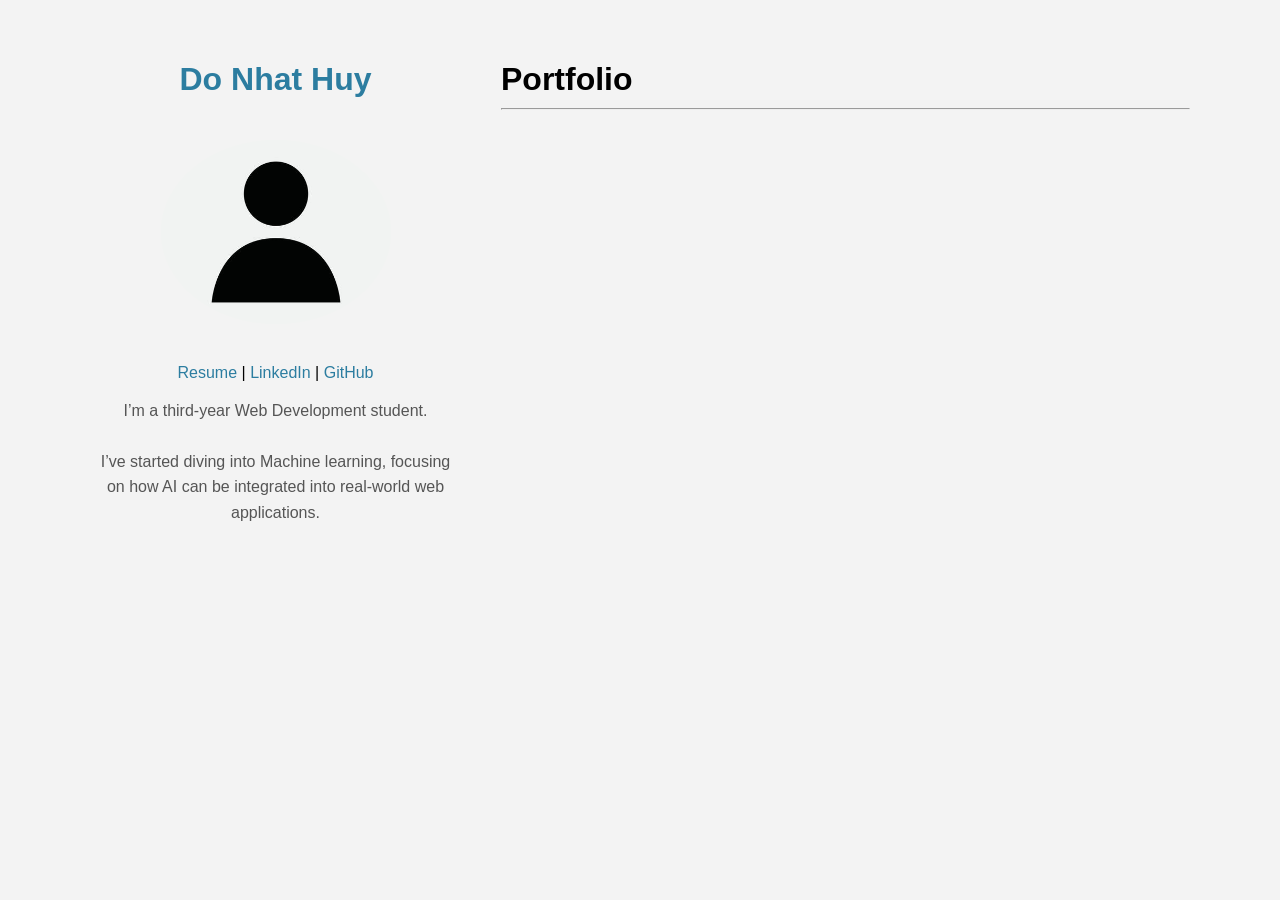
==== portfolio/index.html @ 7f55f93a "add Portfolio" ====
<!DOCTYPE html>
<html>

<head>
<meta charset="UTF-8">
<title>Portfolio | Do Nhat Huy</title>
<link rel="stylesheet" href="style.css">
</head>

<body>

<div class="container">

<!-- LEFT COLUMN -->

<div class="left">

<h1 class="name">Do Nhat Huy</h1>

<img src="../images/avatar.jpg" class="avatar">

<p class="links">
<a href="#">Resume</a> |
<a href="#">LinkedIn</a> |
<a href="https://github.com/yourusername">GitHub</a>
</p>

<p class="bio">
I’m a third-year Web Development student.
<br><br>I’ve started diving into Machine learning, focusing on how AI can be integrated into real-world web applications.
</p>

</div>

<!-- RIGHT COLUMN -->

<div class="right">

<h1>Portfolio</h1>

<hr>

<!-- <h2>Backend Projects</h2> -->

<!-- <p>
<b>REST API with Authentication</b><br>
Node.js + Express + JWT authentication system.
</p>

<a class="button" href="https://github.com/yourusername/api-project">
View on GitHub
</a> -->

</div>

</div>

</body>
</html>
---- portfolio/style.css ----
body{
font-family: Arial, Helvetica, sans-serif;
background:#f3f3f3;
margin:0;
}

.container{
display:flex;
max-width:1100px;
margin:auto;
padding:40px;
}

/* LEFT SIDE */

.left{
width:35%;
text-align:center;
padding-right:40px;
}

.name{
color:#2c7da0;
}

.avatar{
width:230px;
border-radius:50%;
margin:20px 0;
}

.links a{
text-decoration:none;
color:#2c7da0;
font-weight:500;
}

.bio{
color:#555;
line-height:1.6;
}

/* RIGHT SIDE */

.right{
width:65%;
}

.right h1{
margin-bottom:10px;
}

.right h2{
margin-top:30px;
}

.button{
display:inline-block;
background:#2c7da0;
color:white;
padding:6px 12px;
border-radius:5px;
text-decoration:none;
font-size:14px;
}

.button:hover{
background:#1e5d78;
}
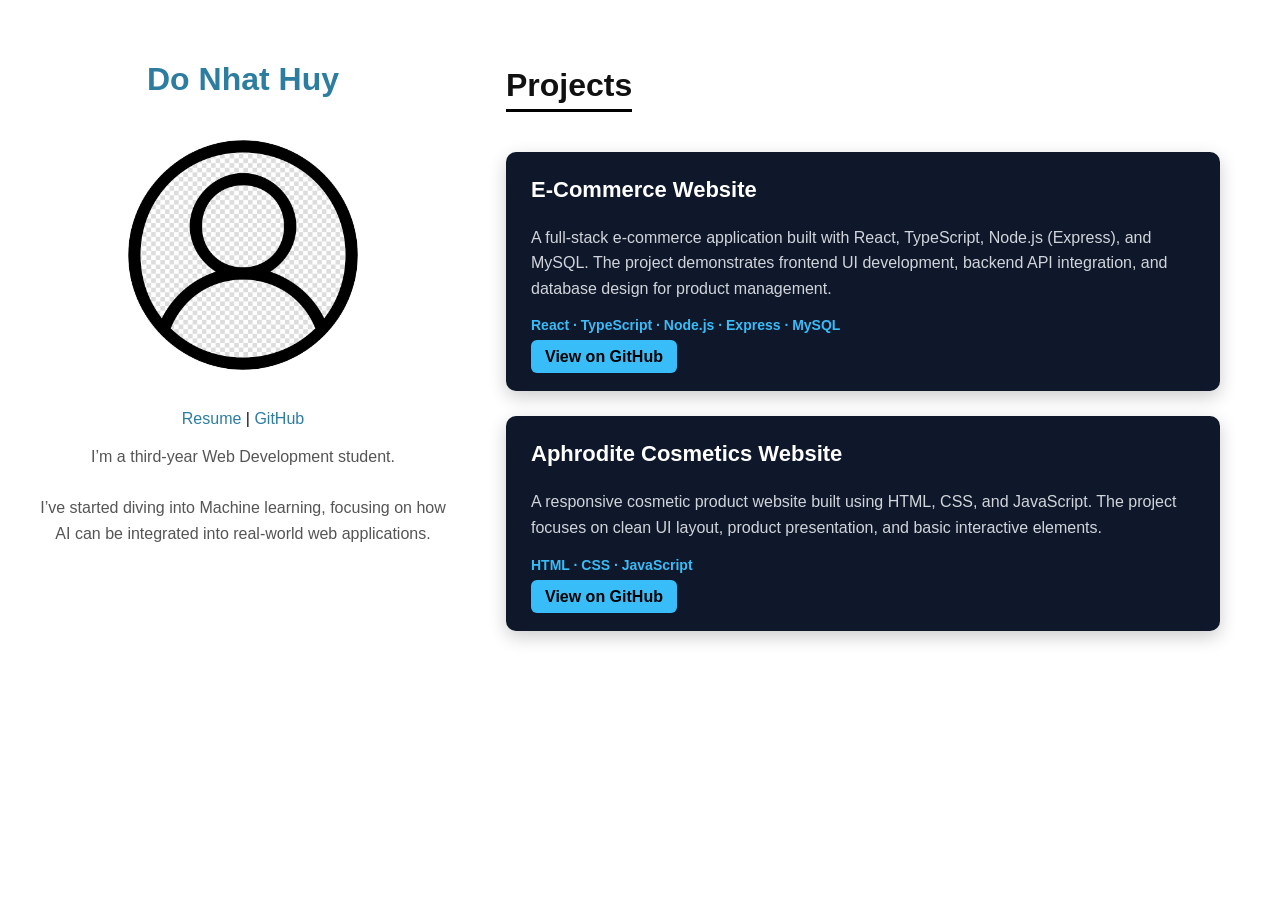
==== commit 6693e6ec: "add projects" ====
--- a/portfolio/index.html
+++ b/portfolio/index.html
@@ -2,58 +2,90 @@
 <html>
 
 <head>
-<meta charset="UTF-8">
-<title>Portfolio | Do Nhat Huy</title>
-<link rel="stylesheet" href="style.css">
+    <meta charset="UTF-8">
+    <title>Portfolio | Do Nhat Huy</title>
+    <link rel="stylesheet" href="style.css">
 </head>
 
 <body>
+    <div class="container">
 
-<div class="container">
+        <!-- LEFT COLUMN -->
 
-<!-- LEFT COLUMN -->
+        <div class="left">
 
-<div class="left">
+            <h1 class="name">Do Nhat Huy</h1>
 
-<h1 class="name">Do Nhat Huy</h1>
+            <img src="../images/avatar.png" class="avatar">
 
-<img src="../images/avatar.jpg" class="avatar">
+            <p class="links">
+                <a href="/resume">Resume</a> |
+                <!-- <a href="#">LinkedIn</a> | -->
+                <a href="https://github.com/NhatHuy-gitctrl">GitHub</a>
+            </p>
 
-<p class="links">
-<a href="#">Resume</a> |
-<a href="#">LinkedIn</a> |
-<a href="https://github.com/yourusername">GitHub</a>
-</p>
+            <p class="bio">
+                I’m a third-year Web Development student.
+                <br><br>I’ve started diving into Machine learning, focusing on how AI can be integrated into real-world
+                web applications.
+            </p>
 
-<p class="bio">
-I’m a third-year Web Development student.
-<br><br>I’ve started diving into Machine learning, focusing on how AI can be integrated into real-world web applications.
-</p>
+        </div>
 
-</div>
+        <!-- RIGHT COLUMN -->
 
-<!-- RIGHT COLUMN -->
+        <div class="right">
+            <section class="projects">
 
-<div class="right">
+                <h2>Projects</h2>
 
-<h1>Portfolio</h1>
+                <div class="project-card">
 
-<hr>
+                    <h3>E-Commerce Website</h3>
 
-<!-- <h2>Backend Projects</h2> -->
+                    <p>
+                        A full-stack e-commerce application built with React, TypeScript,
+                        Node.js (Express), and MySQL. The project demonstrates frontend
+                        UI development, backend API integration, and database design
+                        for product management.
+                    </p>
 
-<!-- <p>
-<b>REST API with Authentication</b><br>
-Node.js + Express + JWT authentication system.
-</p>
+                    <div class="tech">
+                        React · TypeScript · Node.js · Express · MySQL
+                    </div>
 
-<a class="button" href="https://github.com/yourusername/api-project">
-View on GitHub
-</a> -->
+                    <a href="https://github.com/HoL0ngg/b-s-n-TM-T" target="_blank">
+                        View on GitHub
+                    </a>
 
-</div>
+                </div>
 
-</div>
+
+                <div class="project-card">
+
+                    <h3>Aphrodite Cosmetics Website</h3>
+
+                    <p>
+                        A responsive cosmetic product website built using HTML, CSS,
+                        and JavaScript. The project focuses on clean UI layout,
+                        product presentation, and basic interactive elements.
+                    </p>
+
+                    <div class="tech">
+                        HTML · CSS · JavaScript
+                    </div>
+
+                    <a href="https://github.com/Vochiminh177/Adhrodite-Comistic-Website" target="_blank">
+                        View on GitHub
+                    </a>
+
+                </div>
+
+            </section>
+        </div>
+
+    </div>
 
 </body>
+
 </html>
--- a/portfolio/style.css
+++ b/portfolio/style.css
@@ -1,69 +1,135 @@
-body{
-font-family: Arial, Helvetica, sans-serif;
-background:#f3f3f3;
-margin:0;
+body {
+    font-family: Arial, Helvetica, sans-serif;
+    background: #f3f3f3;
+    margin: 0;
 }
 
-.container{
-display:flex;
-max-width:1100px;
-margin:auto;
-padding:40px;
+.container {
+    display: flex;
+    max-width: 1500px;
+    margin: auto;
+    padding: 40px;
 }
 
 /* LEFT SIDE */
 
-.left{
-width:35%;
-text-align:center;
-padding-right:40px;
+.left {
+    width: 35%;
+    text-align: center;
+    padding-right: 40px;
 }
 
-.name{
-color:#2c7da0;
+.name {
+    color: #2c7da0;
 }
 
-.avatar{
-width:230px;
-border-radius:50%;
-margin:20px 0;
+.avatar {
+    width: 230px;
+    border-radius: 50%;
+    margin: 20px 0;
 }
 
-.links a{
-text-decoration:none;
-color:#2c7da0;
-font-weight:500;
+.links a {
+    text-decoration: none;
+    color: #2c7da0;
+    font-weight: 500;
 }
 
-.bio{
-color:#555;
-line-height:1.6;
+.bio {
+    color: #555;
+    line-height: 1.6;
 }
 
 /* RIGHT SIDE */
 
-.right{
-width:65%;
+.right {
+    width: 65%;
 }
 
-.right h1{
-margin-bottom:10px;
+.right h1 {
+    margin-bottom: 10px;
 }
 
-.right h2{
-margin-top:30px;
+/* .right h2 {
+    margin-top: 30px;
+} */
+
+.button {
+    display: inline-block;
+    background: #2c7da0;
+    color: white;
+    padding: 6px 12px;
+    border-radius: 5px;
+    text-decoration: none;
+    font-size: 14px;
 }
 
-.button{
-display:inline-block;
-background:#2c7da0;
-color:white;
-padding:6px 12px;
-border-radius:5px;
-text-decoration:none;
-font-size:14px;
+.button:hover {
+    background: #1e5d78;
 }
 
-.button:hover{
-background:#1e5d78;
-}+body{
+    font-family: Arial, sans-serif;
+    background:white;
+    color:#111;
+    margin:0;
+    }
+    
+    .projects{
+    max-width:900px;
+    padding:20px;
+    padding-top:0px;
+    }
+    
+    .projects h2{
+    font-size:32px;
+    margin-bottom:40px;
+    border-bottom:3px solid black;
+    display:inline-block;
+    padding-bottom:5px;
+    }
+    
+    .project-card{
+    background:#0f172a;
+    color:white;
+    padding:25px;
+    margin-bottom:25px;
+    border-radius:10px;
+    box-shadow:0 6px 18px rgba(0,0,0,0.2);
+    transition:transform 0.2s;
+    }
+    
+    .project-card:hover{
+    transform:translateY(-5px);
+    }
+    
+    .project-card h3{
+    margin-top:0;
+    font-size:22px;
+    }
+    
+    .project-card p{
+    line-height:1.6;
+    color:#d1d5db;
+    }
+    
+    .tech{
+    margin-top:10px;
+    margin-bottom:15px;
+    font-size:14px;
+    color:#38bdf8;
+    font-weight:bold;
+    }
+    
+    .project-card a{
+    text-decoration:none;
+    background:#38bdf8;
+    color:black;
+    padding:8px 14px;
+    border-radius:6px;
+    font-weight:bold;
+    }
+    
+    .project-card a:hover{
+    background:#0ea5e9;
+    }
